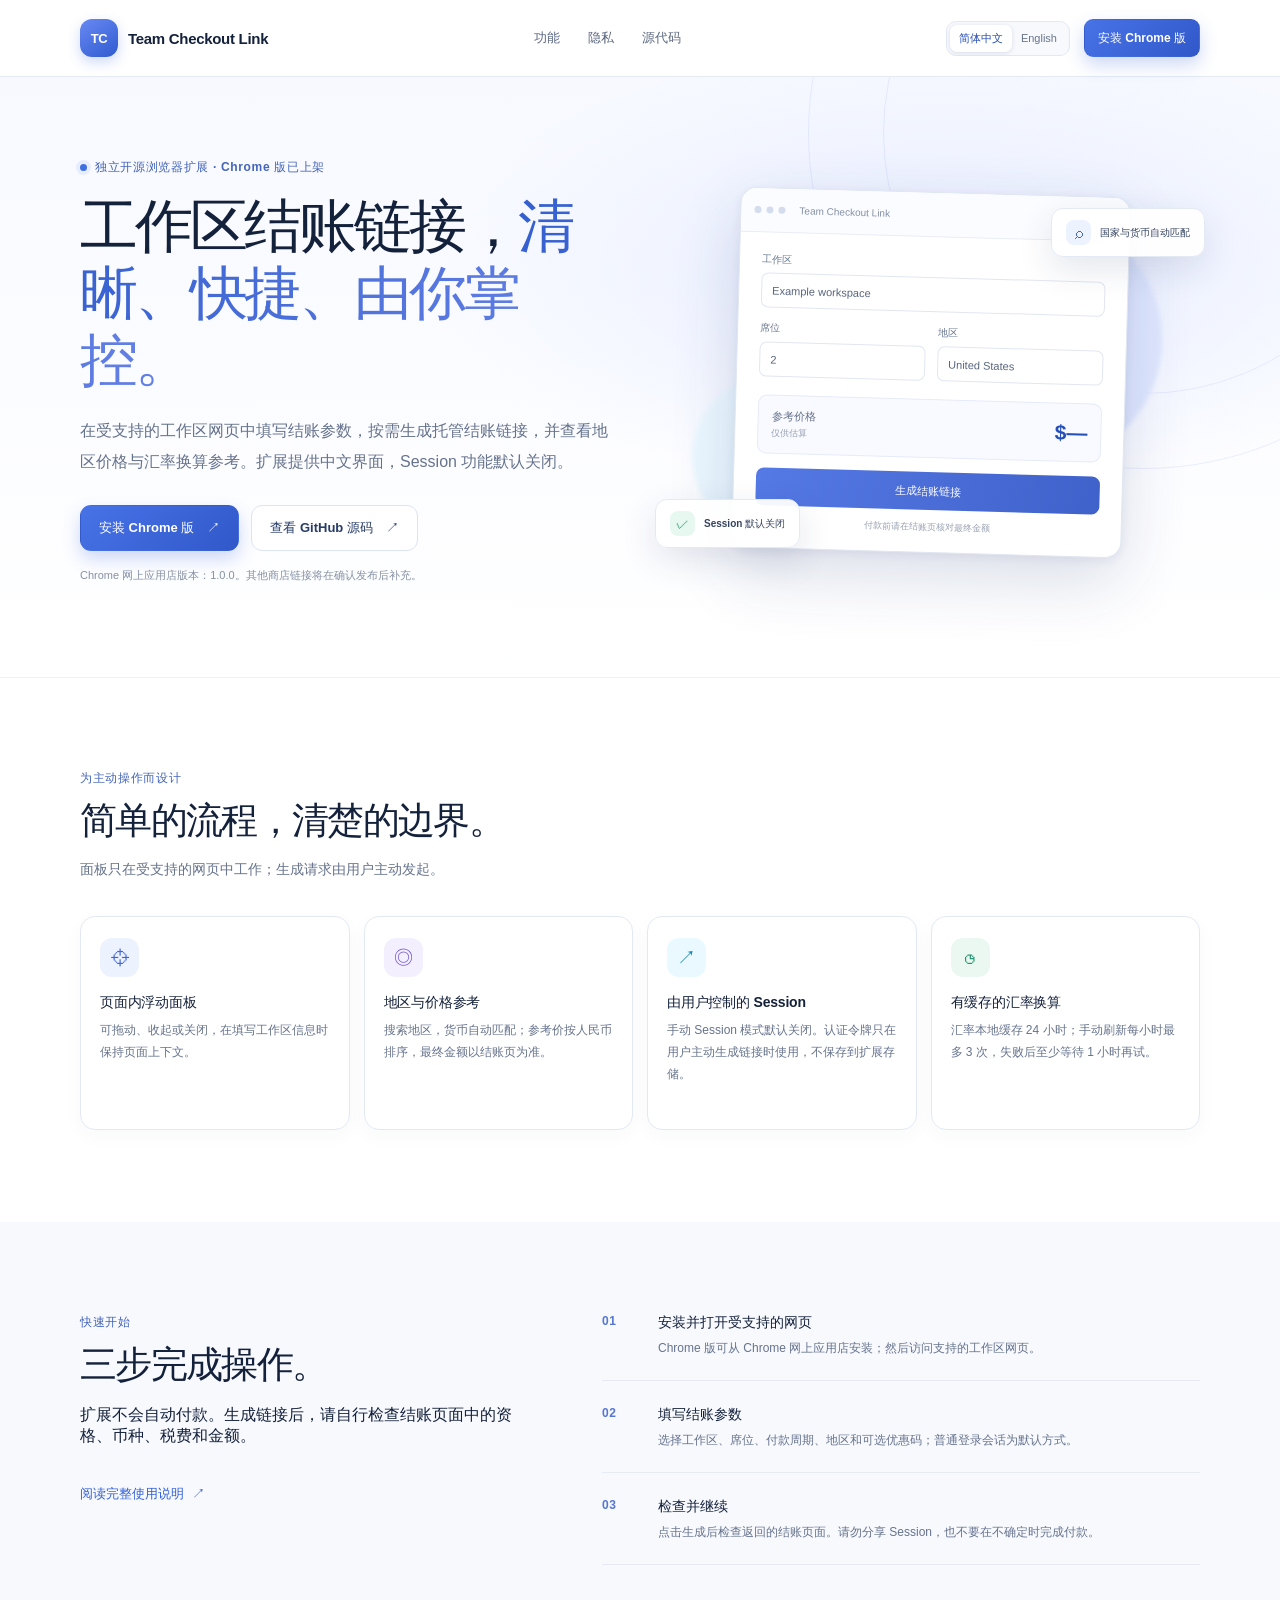
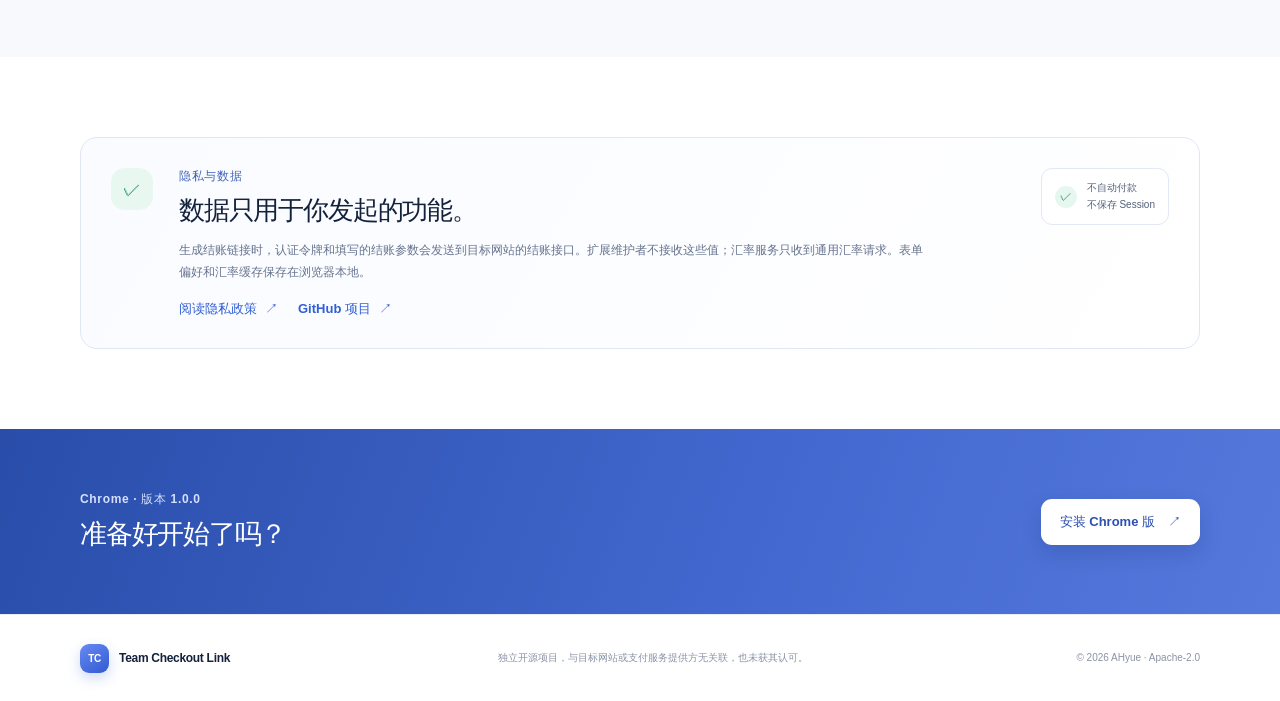
==== docs/index.html @ d159593e "Add bilingual GitHub Pages project site" ====
<!doctype html>
<html lang="zh-CN">
  <head>
    <meta charset="utf-8">
    <meta name="viewport" content="width=device-width, initial-scale=1">
    <meta name="theme-color" content="#f5f8ff">
    <meta name="description" content="Team Checkout Link — an independent open-source browser extension with an in-page Chinese and English language switch.">
    <title>Team Checkout Link — 简体中文</title>
    <link rel="icon" href="./favicon.svg" type="image/svg+xml">
    <link rel="stylesheet" href="./styles.css">
    <script src="./app.js" defer></script>
  </head>
  <body>
    <header class="site-header">
      <div class="container header-inner">
        <a class="brand" href="#top" aria-label="Team Checkout Link home">
          <span class="brand-mark" aria-hidden="true">TC</span>
          <span class="brand-name">Team Checkout Link</span>
        </a>
        <nav class="main-nav" aria-label="Main navigation">
          <a href="#features" data-copy="navFeatures">功能</a>
          <a href="#privacy" data-copy="navPrivacy">隐私</a>
          <a href="https://github.com/AHyue/teamCheckoutLink" target="_blank" rel="noopener noreferrer" data-copy="navSource">源代码</a>
        </nav>
        <div class="header-actions">
          <div class="language-switch" role="group" aria-label="Language">
            <button type="button" data-language="zh" aria-pressed="true">简体中文</button>
            <button type="button" data-language="en" aria-pressed="false">English</button>
          </div>
          <a class="button button-small button-primary" href="https://chrome.google.com/webstore/detail/egjbpdjjmmmbnccbhhknnnimpbjhmdie" target="_blank" rel="noopener noreferrer" data-copy="installChrome">安装 Chrome 版</a>
        </div>
      </div>
    </header>

    <main id="top">
      <section class="hero">
        <div class="container hero-grid">
          <div class="hero-copy">
            <p class="eyebrow"><span class="eyebrow-dot"></span><span data-copy="eyebrow">独立开源浏览器扩展 · Chrome 版已上架</span></p>
            <h1><span data-copy="heroTitleLead">工作区结账链接，</span><span class="text-gradient" data-copy="heroTitleAccent">清晰、快捷、由你掌控。</span></h1>
            <p class="hero-description" data-copy="heroDescription">在受支持的工作区网页中填写结账参数，按需生成托管结账链接，并查看地区价格与汇率换算参考。扩展提供中文界面，Session 功能默认关闭。</p>
            <div class="hero-actions">
              <a class="button button-primary" href="https://chrome.google.com/webstore/detail/egjbpdjjmmmbnccbhhknnnimpbjhmdie" target="_blank" rel="noopener noreferrer"><span data-copy="installChrome">安装 Chrome 版</span><span aria-hidden="true">↗</span></a>
              <a class="button button-secondary" href="https://github.com/AHyue/teamCheckoutLink" target="_blank" rel="noopener noreferrer"><span data-copy="viewSource">查看 GitHub 源码</span><span aria-hidden="true">↗</span></a>
            </div>
            <p class="hero-note" data-copy="heroNote">Chrome 网上应用店版本：1.0.0。其他商店链接将在确认发布后补充。</p>
          </div>
          <div class="hero-art" aria-hidden="true">
            <div class="glow glow-one"></div>
            <div class="glow glow-two"></div>
            <div class="mock-window">
              <div class="mock-titlebar"><span></span><span></span><span></span><i>Team Checkout Link</i></div>
              <div class="mock-content">
                <div class="mock-label" data-copy="mockWorkspace">工作区</div>
                <div class="mock-input">Example workspace</div>
                <div class="mock-two-col"><div><div class="mock-label" data-copy="mockSeats">席位</div><div class="mock-input">2</div></div><div><div class="mock-label" data-copy="mockRegion">地区</div><div class="mock-input">United States</div></div></div>
                <div class="mock-price"><span data-copy="mockPrice">参考价格</span><b>$—</b><small data-copy="mockEstimate">仅供估算</small></div>
                <div class="mock-cta" data-copy="mockButton">生成结账链接 <span aria-hidden="true">→</span></div>
                <div class="mock-caption" data-copy="mockFooter">付款前请在结账页核对最终金额</div>
              </div>
            </div>
            <div class="floating-chip chip-top"><span class="chip-icon">⌕</span><span data-copy="chipSearch">国家与货币自动匹配</span></div>
            <div class="floating-chip chip-bottom"><span class="chip-icon chip-check">✓</span><span data-copy="chipSession">Session 默认关闭</span></div>
          </div>
        </div>
      </section>

      <section class="section features-section" id="features">
        <div class="container">
          <div class="section-heading">
            <p class="eyebrow" data-copy="featuresEyebrow">为主动操作而设计</p>
            <h2 data-copy="featuresTitle">简单的流程，清楚的边界。</h2>
            <p data-copy="featuresIntro">面板只在受支持的网页中工作；生成请求由用户主动发起。</p>
          </div>
          <div class="feature-grid">
            <article class="feature-card">
              <span class="feature-icon icon-blue" aria-hidden="true">⌖</span>
              <h3 data-copy="featurePanelTitle">页面内浮动面板</h3>
              <p data-copy="featurePanelText">可拖动、收起或关闭，在填写工作区信息时保持页面上下文。</p>
            </article>
            <article class="feature-card">
              <span class="feature-icon icon-violet" aria-hidden="true">◎</span>
              <h3 data-copy="featureRegionTitle">地区与价格参考</h3>
              <p data-copy="featureRegionText">搜索地区，货币自动匹配；参考价按人民币排序，最终金额以结账页为准。</p>
            </article>
            <article class="feature-card">
              <span class="feature-icon icon-cyan" aria-hidden="true">↗</span>
              <h3 data-copy="featureSessionTitle">由用户控制的 Session</h3>
              <p data-copy="featureSessionText">手动 Session 模式默认关闭。认证令牌只在用户主动生成链接时使用，不保存到扩展存储。</p>
            </article>
            <article class="feature-card">
              <span class="feature-icon icon-green" aria-hidden="true">◷</span>
              <h3 data-copy="featureRateTitle">有缓存的汇率换算</h3>
              <p data-copy="featureRateText">汇率本地缓存 24 小时；手动刷新每小时最多 3 次，失败后至少等待 1 小时再试。</p>
            </article>
          </div>
        </div>
      </section>

      <section class="section steps-section">
        <div class="container steps-layout">
          <div class="section-heading steps-heading">
            <p class="eyebrow" data-copy="stepsEyebrow">快速开始</p>
            <h2 data-copy="stepsTitle">三步完成操作。</h2>
            <p data-copy="stepsIntro">扩展不会自动付款。生成链接后，请自行检查结账页面中的资格、币种、税费和金额。</p>
            <a class="text-link" data-guide-link href="https://github.com/AHyue/teamCheckoutLink#使用" target="_blank" rel="noopener noreferrer"><span data-copy="readGuide">阅读完整使用说明</span><span aria-hidden="true">↗</span></a>
          </div>
          <ol class="steps-list">
            <li><span class="step-number">01</span><div><h3 data-copy="stepOneTitle">安装并打开受支持的网页</h3><p data-copy="stepOneText">Chrome 版可从 Chrome 网上应用店安装；然后访问支持的工作区网页。</p></div></li>
            <li><span class="step-number">02</span><div><h3 data-copy="stepTwoTitle">填写结账参数</h3><p data-copy="stepTwoText">选择工作区、席位、付款周期、地区和可选优惠码；普通登录会话为默认方式。</p></div></li>
            <li><span class="step-number">03</span><div><h3 data-copy="stepThreeTitle">检查并继续</h3><p data-copy="stepThreeText">点击生成后检查返回的结账页面。请勿分享 Session，也不要在不确定时完成付款。</p></div></li>
          </ol>
        </div>
      </section>

      <section class="section privacy-section" id="privacy">
        <div class="container privacy-card">
          <div class="privacy-mark" aria-hidden="true">✓</div>
          <div class="privacy-copy">
            <p class="eyebrow" data-copy="privacyEyebrow">隐私与数据</p>
            <h2 data-copy="privacyTitle">数据只用于你发起的功能。</h2>
            <p data-copy="privacyText">生成结账链接时，认证令牌和填写的结账参数会发送到目标网站的结账接口。扩展维护者不接收这些值；汇率服务只收到通用汇率请求。表单偏好和汇率缓存保存在浏览器本地。</p>
            <div class="privacy-links">
              <a class="text-link" href="https://github.com/AHyue/teamCheckoutLink/blob/main/PRIVACY.md" target="_blank" rel="noopener noreferrer"><span data-copy="privacyPolicy">阅读隐私政策</span><span aria-hidden="true">↗</span></a>
              <a class="text-link" href="https://github.com/AHyue/teamCheckoutLink" target="_blank" rel="noopener noreferrer"><span data-copy="githubRepo">GitHub 项目</span><span aria-hidden="true">↗</span></a>
            </div>
          </div>
          <div class="privacy-side-note"><span class="side-check">✓</span><span class="privacy-side-lines"><span data-copy="privacySideFirst">不自动付款</span><span data-copy="privacySideSecond">不保存 Session</span></span></div>
        </div>
      </section>

      <section class="closing-cta">
        <div class="container closing-inner">
          <div><p class="eyebrow" data-copy="closingEyebrow">Chrome · 版本 1.0.0</p><h2 data-copy="closingTitle">准备好开始了吗？</h2></div>
          <a class="button button-light" href="https://chrome.google.com/webstore/detail/egjbpdjjmmmbnccbhhknnnimpbjhmdie" target="_blank" rel="noopener noreferrer"><span data-copy="installChrome">安装 Chrome 版</span><span aria-hidden="true">↗</span></a>
        </div>
      </section>
    </main>

    <footer class="site-footer">
      <div class="container footer-inner">
        <a class="brand footer-brand" href="#top"><span class="brand-mark" aria-hidden="true">TC</span><span class="brand-name">Team Checkout Link</span></a>
        <p data-copy="footerDisclaimer">独立开源项目，与目标网站或支付服务提供方无关联，也未获其认可。</p>
        <span class="footer-license">© 2026 AHyue · Apache-2.0</span>
      </div>
    </footer>
  </body>
</html>
---- docs/styles.css ----
:root {
  color-scheme: light;
  --ink: #14213b;
  --muted: #66738d;
  --blue: #315fd6;
  --blue-dark: #244bb5;
  --line: #e3e9f4;
  --surface: #fff;
  --soft: #f5f8ff;
  font-family: Inter, "Segoe UI", "Noto Sans SC", "Microsoft YaHei", sans-serif;
  font-synthesis: none;
  text-rendering: optimizeLegibility;
}

* { box-sizing: border-box; }
html { scroll-behavior: smooth; }
body { margin: 0; background: var(--surface); color: var(--ink); }
a { color: inherit; text-decoration: none; }
button { font: inherit; }
.container { width: min(1120px, calc(100% - 48px)); margin: 0 auto; }

.site-header { position: sticky; z-index: 10; top: 0; border-bottom: 1px solid rgb(223 231 244 / 85%); background: rgb(255 255 255 / 92%); backdrop-filter: blur(16px); }
.header-inner { min-height: 76px; display: flex; align-items: center; justify-content: space-between; gap: 28px; }
.brand { display: inline-flex; flex: 0 0 auto; align-items: center; gap: 10px; }
.brand-mark { display: grid; width: 38px; height: 38px; place-items: center; border-radius: 12px; background: linear-gradient(145deg, #6889f3, #315bd0); box-shadow: 0 5px 13px rgb(49 95 214 / 24%); color: #fff; font-size: 13px; font-weight: 850; letter-spacing: -.5px; }
.brand-name { font-size: 15px; font-weight: 760; letter-spacing: -.3px; white-space: nowrap; }
.main-nav { display: flex; align-items: center; gap: 28px; color: #5c6982; font-size: 13px; }
.main-nav a:hover, .text-link:hover { color: var(--blue-dark); }
.header-actions { display: flex; align-items: center; gap: 14px; }
.language-switch { display: inline-flex; padding: 3px; border: 1px solid var(--line); border-radius: 10px; background: #f7f9fd; }
.language-switch button { padding: 6px 9px; border: 0; border-radius: 7px; background: transparent; color: #67748c; cursor: pointer; font-size: 11px; }
.language-switch button[aria-pressed="true"] { background: #fff; box-shadow: 0 1px 4px rgb(24 44 82 / 14%); color: var(--blue-dark); font-weight: 750; }
.button { display: inline-flex; min-height: 46px; align-items: center; justify-content: center; gap: 13px; padding: 0 18px; border: 1px solid transparent; border-radius: 11px; cursor: pointer; font-size: 13px; font-weight: 740; transition: transform .18s ease, box-shadow .18s ease, background .18s ease; }
.button:hover { transform: translateY(-1px); }
.button-primary { background: linear-gradient(135deg, #4773e7, #3158c9); box-shadow: 0 8px 18px rgb(49 95 214 / 24%); color: #fff; }
.button-primary:hover { box-shadow: 0 11px 22px rgb(49 95 214 / 31%); }
.button-small { min-height: 38px; padding: 0 13px; border-radius: 9px; font-size: 12px; }
.button-secondary { border-color: #dce4f3; background: rgb(255 255 255 / 83%); color: #283c67; }
.button-secondary:hover { background: #fff; box-shadow: 0 7px 20px rgb(30 54 96 / 8%); }

.hero { position: relative; overflow: hidden; background: radial-gradient(ellipse at 74% 32%, #e7edff 0, transparent 39%), linear-gradient(180deg, #f7f9ff 0%, #fff 100%); }
.hero::before { position: absolute; top: -280px; right: -200px; width: 670px; height: 670px; border: 1px solid rgb(112 141 227 / 13%); border-radius: 50%; content: ""; }
.hero::after { position: absolute; top: -205px; right: -125px; width: 520px; height: 520px; border: 1px solid rgb(112 141 227 / 13%); border-radius: 50%; content: ""; }
.hero-grid { position: relative; z-index: 1; display: grid; min-height: 600px; grid-template-columns: 1fr 1fr; align-items: center; gap: 44px; padding-top: 52px; padding-bottom: 62px; }
.hero-copy { max-width: 560px; }
.eyebrow { display: flex; align-items: center; gap: 8px; margin: 0 0 17px; color: #4364ba; font-size: 12px; font-weight: 750; letter-spacing: .055em; }
.eyebrow-dot { width: 7px; height: 7px; border-radius: 50%; background: #3e70e0; box-shadow: 0 0 0 4px #e7edff; }
.hero h1 { max-width: 620px; margin: 0; font-size: clamp(38px, 4.6vw, 58px); font-weight: 810; letter-spacing: -.055em; line-height: 1.15; }
.text-gradient { background: linear-gradient(100deg, #345fcf, #6682e6); background-clip: text; color: transparent; }
.hero-description { max-width: 550px; margin: 23px 0 0; color: var(--muted); font-size: 16px; line-height: 1.9; }
.hero-actions { display: flex; flex-wrap: wrap; gap: 12px; margin-top: 28px; }
.hero-note { margin: 16px 0 0; color: #8690a4; font-size: 11px; line-height: 1.6; }
.hero-art { position: relative; display: grid; min-height: 400px; place-items: center; }
.glow { position: absolute; border-radius: 50%; filter: blur(2px); }
.glow-one { top: 40px; right: 38px; width: 255px; height: 255px; background: #dfe7ff; }
.glow-two { bottom: 33px; left: 30px; width: 165px; height: 165px; background: #ebf7ff; }
.mock-window { position: relative; z-index: 1; width: min(390px, 90%); overflow: hidden; transform: rotate(1.6deg); border: 1px solid #e1e7f1; border-radius: 16px; background: #fff; box-shadow: 0 24px 65px rgb(37 59 111 / 16%), 0 3px 10px rgb(37 59 111 / 7%); }
.mock-titlebar { display: flex; height: 44px; align-items: center; gap: 5px; border-bottom: 1px solid #e9edf5; background: #fbfcff; padding: 0 13px; }
.mock-titlebar > span { width: 7px; height: 7px; border-radius: 50%; background: #d4dced; }
.mock-titlebar i { margin-left: 9px; color: #8490a5; font-size: 10px; font-style: normal; }
.mock-content { padding: 20px 22px 18px; }
.mock-label { margin-bottom: 6px; color: #697792; font-size: 10px; }
.mock-input { min-height: 35px; display: flex; align-items: center; border: 1px solid #e1e6f0; border-radius: 7px; background: #fff; padding: 0 10px; color: #58657e; font-size: 11px; }
.mock-two-col { display: grid; grid-template-columns: 1fr 1fr; gap: 12px; margin-top: 14px; }
.mock-price { display: grid; grid-template-columns: 1fr auto; align-items: center; margin-top: 18px; border: 1px solid #e5ebfa; border-radius: 9px; background: #f8faff; padding: 13px; color: #65728b; font-size: 11px; }
.mock-price b { grid-column: 2; grid-row: 1 / span 2; color: #254fb9; font-size: 21px; }
.mock-price small { margin-top: 3px; color: #96a0b2; font-size: 9px; }
.mock-cta { display: flex; min-height: 38px; align-items: center; justify-content: center; gap: 10px; margin-top: 14px; border-radius: 8px; background: linear-gradient(100deg, #5579e5, #3f61ca); color: #fff; font-size: 11px; font-weight: 700; }
.mock-caption { margin-top: 11px; color: #98a1b1; font-size: 9px; text-align: center; }
.floating-chip { position: absolute; z-index: 2; display: flex; align-items: center; gap: 9px; border: 1px solid #e4eaf4; border-radius: 12px; background: rgb(255 255 255 / 94%); box-shadow: 0 12px 35px rgb(29 50 95 / 12%); padding: 11px 14px; color: #34425f; font-size: 10px; font-weight: 680; }
.chip-top { top: 36px; right: -5px; }
.chip-bottom { bottom: 24px; left: -7px; }
.chip-icon { display: grid; width: 25px; height: 25px; place-items: center; border-radius: 8px; background: #edf2ff; color: #4568d0; font-size: 16px; }
.chip-check { background: #e7f8f1; color: #189a70; font-size: 13px; font-weight: 850; }

.section { padding: 92px 0; }
.features-section { border-top: 1px solid #eff2f7; }
.section-heading { max-width: 620px; margin-bottom: 34px; }
.section-heading .eyebrow { margin-bottom: 11px; }
.section-heading h2, .privacy-copy h2, .closing-inner h2 { margin: 0; font-size: clamp(27px, 3.1vw, 37px); letter-spacing: -.045em; line-height: 1.25; }
.section-heading > p:last-child { margin: 13px 0 0; color: var(--muted); font-size: 14px; line-height: 1.8; }
.feature-grid { display: grid; grid-template-columns: repeat(4, 1fr); gap: 14px; }
.feature-card { min-height: 214px; border: 1px solid var(--line); border-radius: 15px; background: #fff; padding: 21px 19px; box-shadow: 0 6px 20px rgb(34 56 100 / 3%); }
.feature-icon { display: grid; width: 39px; height: 39px; place-items: center; border-radius: 12px; font-size: 19px; font-weight: 800; }
.icon-blue { background: #edf2ff; color: #4067d4; }
.icon-violet { background: #f3efff; color: #7658ce; }
.icon-cyan { background: #e9f9ff; color: #1688b2; }
.icon-green { background: #eaf8f1; color: #209571; }
.feature-card h3 { margin: 17px 0 8px; font-size: 14px; letter-spacing: -.2px; }
.feature-card p { margin: 0; color: var(--muted); font-size: 12px; line-height: 1.8; }

.steps-section { background: #f7f9fd; }
.steps-layout { display: grid; grid-template-columns: .85fr 1.15fr; gap: 80px; align-items: start; }
.steps-heading { margin: 0; }
.text-link { display: inline-flex; align-items: center; gap: 8px; color: var(--blue); font-size: 13px; font-weight: 730; }
.steps-heading .text-link { margin-top: 22px; }
.steps-list { display: grid; gap: 5px; margin: 0; padding: 0; list-style: none; }
.steps-list li { display: flex; gap: 18px; border-bottom: 1px solid #e6ebf3; padding: 0 0 21px; }
.steps-list li + li { padding-top: 20px; }
.step-number { flex: 0 0 38px; color: #5576d3; font-size: 12px; font-weight: 780; letter-spacing: .04em; }
.steps-list h3 { margin: 0 0 6px; font-size: 14px; }
.steps-list p { margin: 0; color: var(--muted); font-size: 12px; line-height: 1.75; }

.privacy-section { padding: 80px 0; }
.privacy-card { display: grid; grid-template-columns: 48px 1fr auto; align-items: start; gap: 20px; border: 1px solid #dfe7f4; border-radius: 17px; background: linear-gradient(120deg, #f9fbff, #fff); padding: 30px; }
.privacy-mark { display: grid; width: 42px; height: 42px; place-items: center; border-radius: 14px; background: #e9f7f1; color: #20906f; font-size: 18px; font-weight: 850; }
.privacy-copy .eyebrow { margin: 0 0 9px; }
.privacy-copy h2 { font-size: 26px; }
.privacy-copy > p:not(.eyebrow) { max-width: 750px; margin: 12px 0 0; color: var(--muted); font-size: 12px; line-height: 1.85; }
.privacy-links { display: flex; flex-wrap: wrap; gap: 20px; margin-top: 17px; }
.privacy-side-note { display: flex; align-items: center; gap: 10px; border: 1px solid #e2e9f4; border-radius: 11px; background: #fff; padding: 11px 13px; color: #53617a; font-size: 10px; line-height: 1.65; white-space: nowrap; }
.privacy-side-lines { display: grid; }
.side-check { display: grid; width: 22px; height: 22px; place-items: center; border-radius: 50%; background: #e6f7ef; color: #168c68; font-size: 12px; font-weight: 850; }

.closing-cta { background: linear-gradient(110deg, #294da9, #4268cf 58%, #5578dc); color: #fff; }
.closing-inner { display: flex; min-height: 185px; align-items: center; justify-content: space-between; gap: 30px; }
.closing-inner .eyebrow { margin-bottom: 10px; color: #d5e0ff; }
.closing-inner h2 { font-size: 27px; }
.button-light { background: #fff; box-shadow: 0 8px 20px rgb(14 33 87 / 17%); color: #2c50b2; }
.button-light:hover { box-shadow: 0 11px 25px rgb(14 33 87 / 24%); }
.site-footer { border-top: 1px solid #e9edf4; background: #fff; }
.footer-inner { display: flex; min-height: 86px; align-items: center; justify-content: space-between; gap: 20px; }
.footer-brand .brand-mark { width: 29px; height: 29px; border-radius: 9px; font-size: 10px; }
.footer-brand .brand-name { font-size: 12px; }
.footer-inner p, .footer-license { margin: 0; color: #8993a5; font-size: 10px; line-height: 1.6; }

:focus-visible { outline: 3px solid #88a6ff; outline-offset: 3px; }
@media (max-width: 940px) {
  .header-inner { gap: 15px; }
  .main-nav { gap: 16px; }
  .feature-grid { grid-template-columns: repeat(2, 1fr); }
  .hero-grid { gap: 15px; }
  .steps-layout { gap: 40px; }
  .privacy-card { grid-template-columns: 42px 1fr; }
  .privacy-side-note { grid-column: 2; justify-self: start; }
}
@media (max-width: 680px) {
  .container { width: min(100% - 32px, 520px); }
  .header-inner { min-height: 66px; flex-wrap: wrap; justify-content: space-between; gap: 10px; padding: 10px 0; }
  .brand-name { font-size: 13px; }
  .main-nav { order: 3; width: 100%; justify-content: center; gap: 26px; padding: 5px 0 1px; font-size: 12px; }
  .header-actions { gap: 7px; }
  .language-switch button { padding: 6px 7px; font-size: 10px; }
  .button-small { min-height: 34px; padding: 0 9px; font-size: 10px; }
  .hero-grid { min-height: 0; grid-template-columns: 1fr; gap: 13px; padding-top: 58px; padding-bottom: 45px; }
  .hero h1 { font-size: clamp(36px, 10vw, 50px); }
  .hero-description { margin-top: 17px; font-size: 14px; }
  .hero-art { min-height: 350px; margin-top: 5px; }
  .mock-window { width: min(380px, 86%); }
  .chip-top { top: 10px; right: 0; }
  .chip-bottom { bottom: 1px; left: 0; }
  .section { padding: 65px 0; }
  .feature-grid { grid-template-columns: 1fr; gap: 10px; }
  .feature-card { min-height: 0; padding: 18px; }
  .feature-card h3 { margin-top: 12px; }
  .steps-layout { grid-template-columns: 1fr; gap: 34px; }
  .privacy-section { padding: 55px 0; }
  .privacy-card { grid-template-columns: 1fr; gap: 14px; padding: 21px; }
  .privacy-copy h2 { font-size: 23px; }
  .privacy-side-note { grid-column: 1; }
  .closing-inner { min-height: 0; align-items: flex-start; flex-direction: column; padding-top: 37px; padding-bottom: 37px; }
  .closing-inner h2 { font-size: 25px; }
  .footer-inner { align-items: flex-start; flex-direction: column; justify-content: center; gap: 9px; padding-top: 18px; padding-bottom: 18px; }
}
@media (prefers-reduced-motion: reduce) {
  html { scroll-behavior: auto; }
  *, *::before, *::after { transition-duration: .01ms !important; }
}
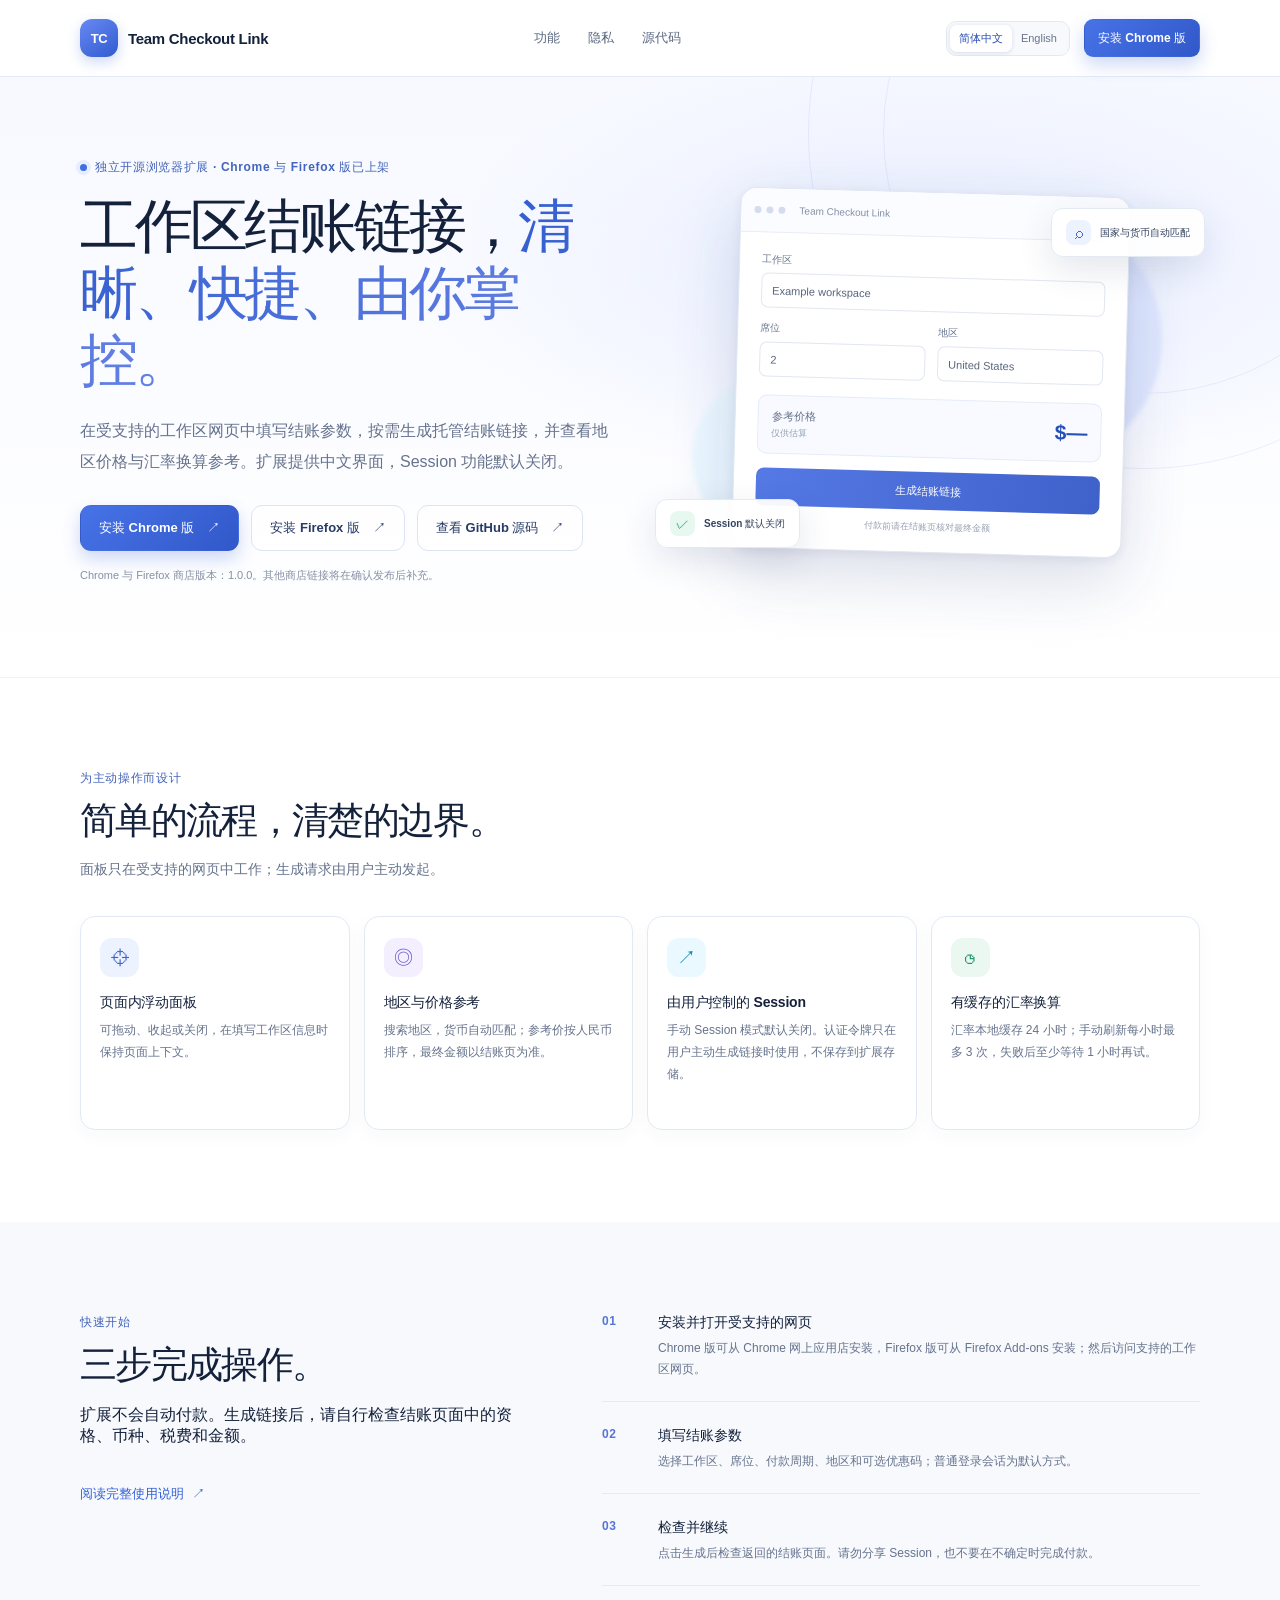
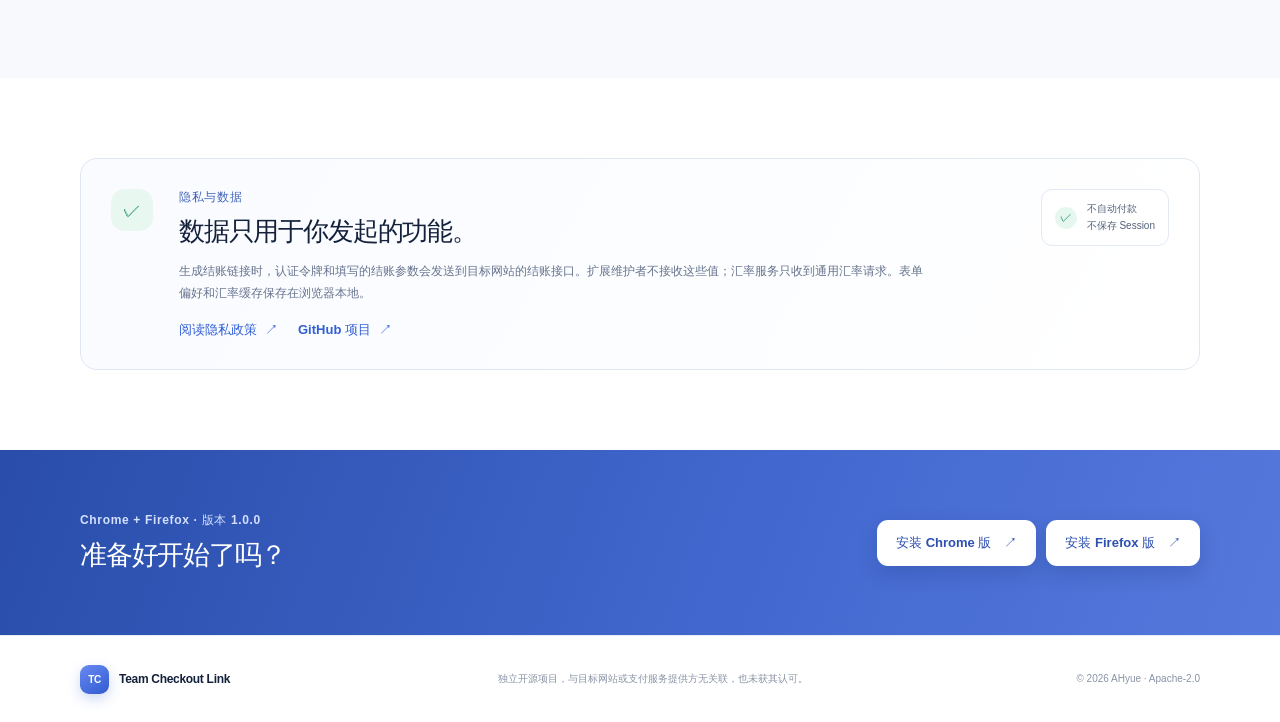
==== commit a6b047cf: "Publish Firefox add-on listing details" ====
--- a/docs/index.html
+++ b/docs/index.html
@@ -36,14 +36,15 @@
       <section class="hero">
         <div class="container hero-grid">
           <div class="hero-copy">
-            <p class="eyebrow"><span class="eyebrow-dot"></span><span data-copy="eyebrow">独立开源浏览器扩展 · Chrome 版已上架</span></p>
+            <p class="eyebrow"><span class="eyebrow-dot"></span><span data-copy="eyebrow">独立开源浏览器扩展 · Chrome 与 Firefox 版已上架</span></p>
             <h1><span data-copy="heroTitleLead">工作区结账链接，</span><span class="text-gradient" data-copy="heroTitleAccent">清晰、快捷、由你掌控。</span></h1>
             <p class="hero-description" data-copy="heroDescription">在受支持的工作区网页中填写结账参数，按需生成托管结账链接，并查看地区价格与汇率换算参考。扩展提供中文界面，Session 功能默认关闭。</p>
             <div class="hero-actions">
               <a class="button button-primary" href="https://chrome.google.com/webstore/detail/egjbpdjjmmmbnccbhhknnnimpbjhmdie" target="_blank" rel="noopener noreferrer"><span data-copy="installChrome">安装 Chrome 版</span><span aria-hidden="true">↗</span></a>
+              <a class="button button-secondary" href="https://addons.mozilla.org/addon/team-checkout-link/" target="_blank" rel="noopener noreferrer"><span data-copy="installFirefox">安装 Firefox 版</span><span aria-hidden="true">↗</span></a>
               <a class="button button-secondary" href="https://github.com/AHyue/teamCheckoutLink" target="_blank" rel="noopener noreferrer"><span data-copy="viewSource">查看 GitHub 源码</span><span aria-hidden="true">↗</span></a>
             </div>
-            <p class="hero-note" data-copy="heroNote">Chrome 网上应用店版本：1.0.0。其他商店链接将在确认发布后补充。</p>
+            <p class="hero-note" data-copy="heroNote">Chrome 与 Firefox 商店版本：1.0.0。其他商店链接将在确认发布后补充。</p>
           </div>
           <div class="hero-art" aria-hidden="true">
             <div class="glow glow-one"></div>
@@ -106,7 +107,7 @@
             <a class="text-link" data-guide-link href="https://github.com/AHyue/teamCheckoutLink#使用" target="_blank" rel="noopener noreferrer"><span data-copy="readGuide">阅读完整使用说明</span><span aria-hidden="true">↗</span></a>
           </div>
           <ol class="steps-list">
-            <li><span class="step-number">01</span><div><h3 data-copy="stepOneTitle">安装并打开受支持的网页</h3><p data-copy="stepOneText">Chrome 版可从 Chrome 网上应用店安装；然后访问支持的工作区网页。</p></div></li>
+            <li><span class="step-number">01</span><div><h3 data-copy="stepOneTitle">安装并打开受支持的网页</h3><p data-copy="stepOneText">Chrome 版可从 Chrome 网上应用店安装，Firefox 版可从 Firefox Add-ons 安装；然后访问支持的工作区网页。</p></div></li>
             <li><span class="step-number">02</span><div><h3 data-copy="stepTwoTitle">填写结账参数</h3><p data-copy="stepTwoText">选择工作区、席位、付款周期、地区和可选优惠码；普通登录会话为默认方式。</p></div></li>
             <li><span class="step-number">03</span><div><h3 data-copy="stepThreeTitle">检查并继续</h3><p data-copy="stepThreeText">点击生成后检查返回的结账页面。请勿分享 Session，也不要在不确定时完成付款。</p></div></li>
           </ol>
@@ -131,8 +132,11 @@
 
       <section class="closing-cta">
         <div class="container closing-inner">
-          <div><p class="eyebrow" data-copy="closingEyebrow">Chrome · 版本 1.0.0</p><h2 data-copy="closingTitle">准备好开始了吗？</h2></div>
-          <a class="button button-light" href="https://chrome.google.com/webstore/detail/egjbpdjjmmmbnccbhhknnnimpbjhmdie" target="_blank" rel="noopener noreferrer"><span data-copy="installChrome">安装 Chrome 版</span><span aria-hidden="true">↗</span></a>
+          <div><p class="eyebrow" data-copy="closingEyebrow">Chrome + Firefox · 版本 1.0.0</p><h2 data-copy="closingTitle">准备好开始了吗？</h2></div>
+          <div class="closing-actions">
+            <a class="button button-light" href="https://chrome.google.com/webstore/detail/egjbpdjjmmmbnccbhhknnnimpbjhmdie" target="_blank" rel="noopener noreferrer"><span data-copy="installChrome">安装 Chrome 版</span><span aria-hidden="true">↗</span></a>
+            <a class="button button-light" href="https://addons.mozilla.org/addon/team-checkout-link/" target="_blank" rel="noopener noreferrer"><span data-copy="installFirefox">安装 Firefox 版</span><span aria-hidden="true">↗</span></a>
+          </div>
         </div>
       </section>
     </main>
--- a/docs/styles.css
+++ b/docs/styles.css
@@ -114,6 +114,7 @@
 
 .closing-cta { background: linear-gradient(110deg, #294da9, #4268cf 58%, #5578dc); color: #fff; }
 .closing-inner { display: flex; min-height: 185px; align-items: center; justify-content: space-between; gap: 30px; }
+.closing-actions { display: flex; flex-wrap: wrap; gap: 10px; }
 .closing-inner .eyebrow { margin-bottom: 10px; color: #d5e0ff; }
 .closing-inner h2 { font-size: 27px; }
 .button-light { background: #fff; box-shadow: 0 8px 20px rgb(14 33 87 / 17%); color: #2c50b2; }
